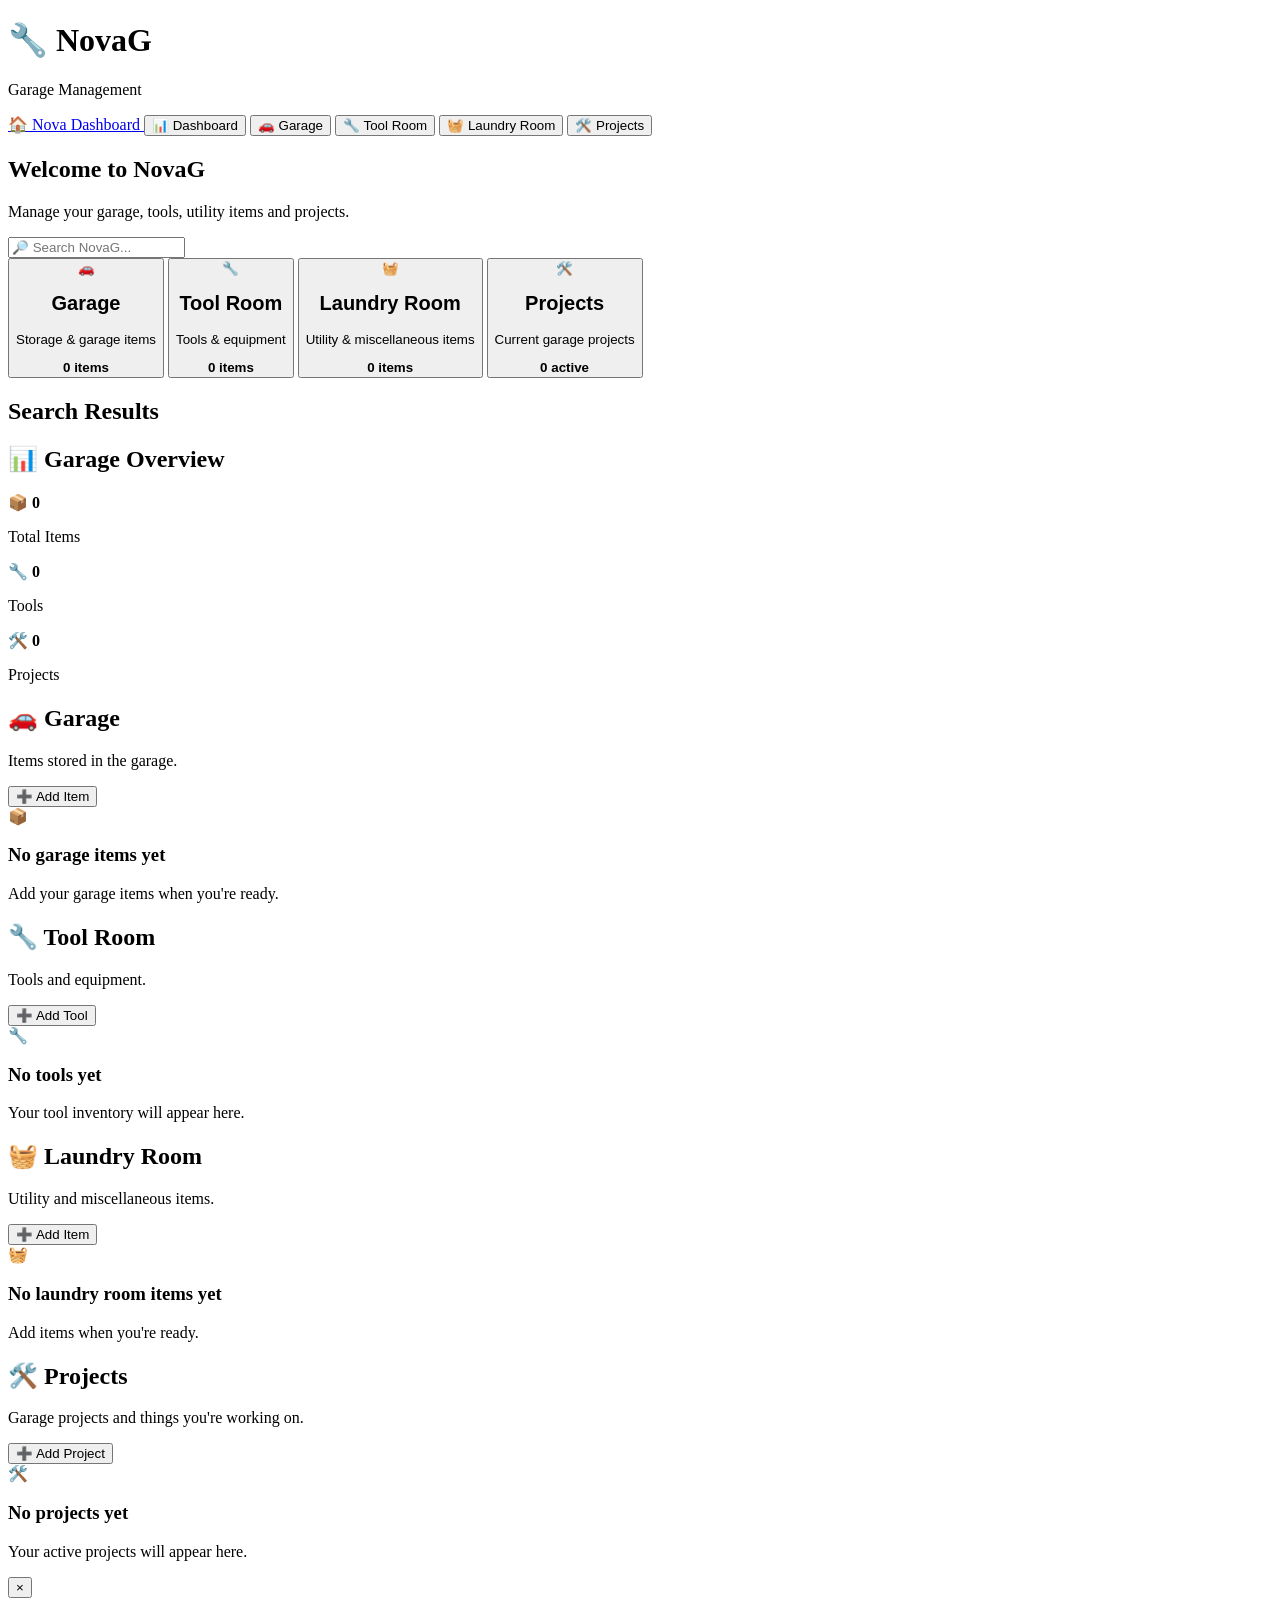
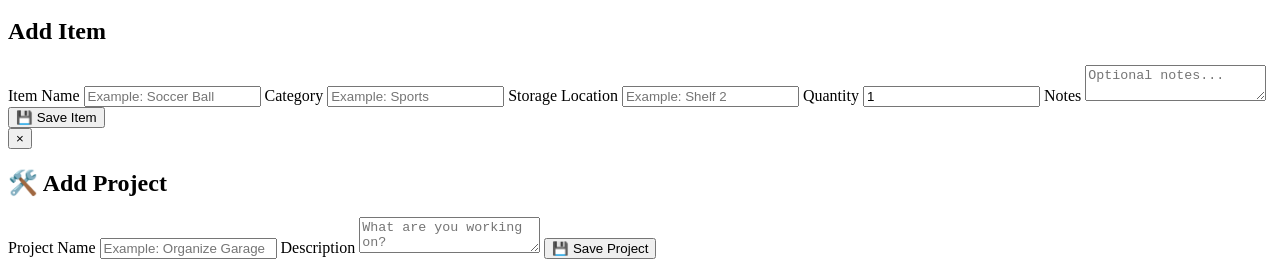
==== NovaG/index.html @ cad8801f "Add initial HTML structure for NovaG application Initial commit of the NovaG HTML structure for Gara" ====
<!DOCTYPE html>
<html lang="en">
<head>
    <meta charset="UTF-8">
    <meta name="viewport" content="width=device-width, initial-scale=1.0">

    <title>NovaG - Garage</title>

    <link rel="stylesheet" href="garage.css">
</head>

<body>

    <!-- Header -->
    <header class="top-bar">

        <div>
            <h1>🔧 NovaG</h1>
            <p>Garage Management</p>
        </div>

        <div class="date-time">
            <div id="clock"></div>
            <div id="date"></div>
        </div>

    </header>


    <!-- Navigation -->
    <nav class="navigation">

        <a href="../index.html">
            🏠 Nova Dashboard
        </a>

        <button onclick="showSection('dashboard')">
            📊 Dashboard
        </button>

        <button onclick="showSection('garage')">
            🚗 Garage
        </button>

        <button onclick="showSection('tools')">
            🔧 Tool Room
        </button>

        <button onclick="showSection('laundry')">
            🧺 Laundry Room
        </button>

        <button onclick="showSection('projects')">
            🛠️ Projects
        </button>

    </nav>


    <!-- Main -->
    <main>

        <!-- ================= DASHBOARD ================= -->

        <section id="dashboard" class="page-section active">

            <div class="welcome">
                <h2>Welcome to NovaG</h2>
                <p>Manage your garage, tools, utility items and projects.</p>
            </div>


            <!-- Search -->

            <div class="search-container">

                <input
                    type="text"
                    id="searchBox"
                    placeholder="🔎 Search NovaG..."
                    oninput="searchNovaG()"
                >

            </div>


            <!-- Location Cards -->

            <div class="location-grid">

                <button
                    class="location-card"
                    onclick="showSection('garage')"
                >

                    <span class="location-icon">🚗</span>

                    <h2>Garage</h2>

                    <p>
                        Storage & garage items
                    </p>

                    <strong>
                        <span id="garageCount">0</span> items
                    </strong>

                </button>


                <button
                    class="location-card"
                    onclick="showSection('tools')"
                >

                    <span class="location-icon">🔧</span>

                    <h2>Tool Room</h2>

                    <p>
                        Tools & equipment
                    </p>

                    <strong>
                        <span id="toolsCount">0</span> items
                    </strong>

                </button>


                <button
                    class="location-card"
                    onclick="showSection('laundry')"
                >

                    <span class="location-icon">🧺</span>

                    <h2>Laundry Room</h2>

                    <p>
                        Utility & miscellaneous items
                    </p>

                    <strong>
                        <span id="laundryCount">0</span> items
                    </strong>

                </button>


                <button
                    class="location-card"
                    onclick="showSection('projects')"
                >

                    <span class="location-icon">🛠️</span>

                    <h2>Projects</h2>

                    <p>
                        Current garage projects
                    </p>

                    <strong>
                        <span id="projectCount">0</span> active
                    </strong>

                </button>

            </div>


            <!-- Search Results -->

            <div id="searchResults" class="search-results hidden">

                <h2>Search Results</h2>

                <div id="resultsList"></div>

            </div>


            <!-- Overview -->

            <div class="overview-card">

                <h2>📊 Garage Overview</h2>

                <div class="overview-grid">

                    <div>
                        <span>📦</span>
                        <strong id="totalItems">0</strong>
                        <p>Total Items</p>
                    </div>

                    <div>
                        <span>🔧</span>
                        <strong id="totalTools">0</strong>
                        <p>Tools</p>
                    </div>

                    <div>
                        <span>🛠️</span>
                        <strong id="totalProjects">0</strong>
                        <p>Projects</p>
                    </div>

                </div>

            </div>

        </section>


        <!-- ================= GARAGE ================= -->

        <section id="garage" class="page-section">

            <div class="section-header">

                <div>
                    <h2>🚗 Garage</h2>
                    <p>Items stored in the garage.</p>
                </div>

                <button
                    class="primary-button"
                    onclick="openAddItem('garage')"
                >
                    ➕ Add Item
                </button>

            </div>


            <div
                id="garageItems"
                class="item-grid"
            ></div>


            <div
                id="garageEmpty"
                class="empty-state"
            >
                <span>📦</span>
                <h3>No garage items yet</h3>
                <p>Add your garage items when you're ready.</p>
            </div>

        </section>


        <!-- ================= TOOLS ================= -->

        <section id="tools" class="page-section">

            <div class="section-header">

                <div>
                    <h2>🔧 Tool Room</h2>
                    <p>Tools and equipment.</p>
                </div>

                <button
                    class="primary-button"
                    onclick="openAddItem('tools')"
                >
                    ➕ Add Tool
                </button>

            </div>


            <div
                id="toolsItems"
                class="item-grid"
            ></div>


            <div
                id="toolsEmpty"
                class="empty-state"
            >
                <span>🔧</span>
                <h3>No tools yet</h3>
                <p>Your tool inventory will appear here.</p>
            </div>

        </section>


        <!-- ================= LAUNDRY ================= -->

        <section id="laundry" class="page-section">

            <div class="section-header">

                <div>
                    <h2>🧺 Laundry Room</h2>
                    <p>Utility and miscellaneous items.</p>
                </div>

                <button
                    class="primary-button"
                    onclick="openAddItem('laundry')"
                >
                    ➕ Add Item
                </button>

            </div>


            <div
                id="laundryItems"
                class="item-grid"
            ></div>


            <div
                id="laundryEmpty"
                class="empty-state"
            >
                <span>🧺</span>
                <h3>No laundry room items yet</h3>
                <p>Add items when you're ready.</p>
            </div>

        </section>


        <!-- ================= PROJECTS ================= -->

        <section id="projects" class="page-section">

            <div class="section-header">

                <div>
                    <h2>🛠️ Projects</h2>
                    <p>Garage projects and things you're working on.</p>
                </div>

                <button
                    class="primary-button"
                    onclick="openAddProject()"
                >
                    ➕ Add Project
                </button>

            </div>


            <div
                id="projectItems"
                class="item-grid"
            ></div>


            <div
                id="projectEmpty"
                class="empty-state"
            >
                <span>🛠️</span>
                <h3>No projects yet</h3>
                <p>Your active projects will appear here.</p>
            </div>

        </section>

    </main>


    <!-- ================= ADD ITEM MODAL ================= -->

    <div
        id="itemModal"
        class="modal hidden"
    >

        <div class="modal-content">

            <button
                class="close-button"
                onclick="closeModal()"
            >
                ×
            </button>

            <h2 id="modalTitle">Add Item</h2>


            <label>
                Item Name
            </label>

            <input
                type="text"
                id="itemName"
                placeholder="Example: Soccer Ball"
            >


            <label>
                Category
            </label>

            <input
                type="text"
                id="itemCategory"
                placeholder="Example: Sports"
            >


            <label>
                Storage Location
            </label>

            <input
                type="text"
                id="itemLocation"
                placeholder="Example: Shelf 2"
            >


            <label>
                Quantity
            </label>

            <input
                type="number"
                id="itemQuantity"
                value="1"
                min="1"
            >


            <label>
                Notes
            </label>

            <textarea
                id="itemNotes"
                placeholder="Optional notes..."
            ></textarea>


            <button
                class="primary-button full-width"
                onclick="saveItem()"
            >
                💾 Save Item
            </button>

        </div>

    </div>


    <!-- ================= ADD PROJECT MODAL ================= -->

    <div
        id="projectModal"
        class="modal hidden"
    >

        <div class="modal-content">

            <button
                class="close-button"
                onclick="closeProjectModal()"
            >
                ×
            </button>

            <h2>🛠️ Add Project</h2>


            <label>
                Project Name
            </label>

            <input
                type="text"
                id="projectName"
                placeholder="Example: Organize Garage"
            >


            <label>
                Description
            </label>

            <textarea
                id="projectDescription"
                placeholder="What are you working on?"
            ></textarea>


            <button
                class="primary-button full-width"
                onclick="saveProject()"
            >
                💾 Save Project
            </button>

        </div>

    </div>


    <script src="garage.js"></script>

</body>
</html>
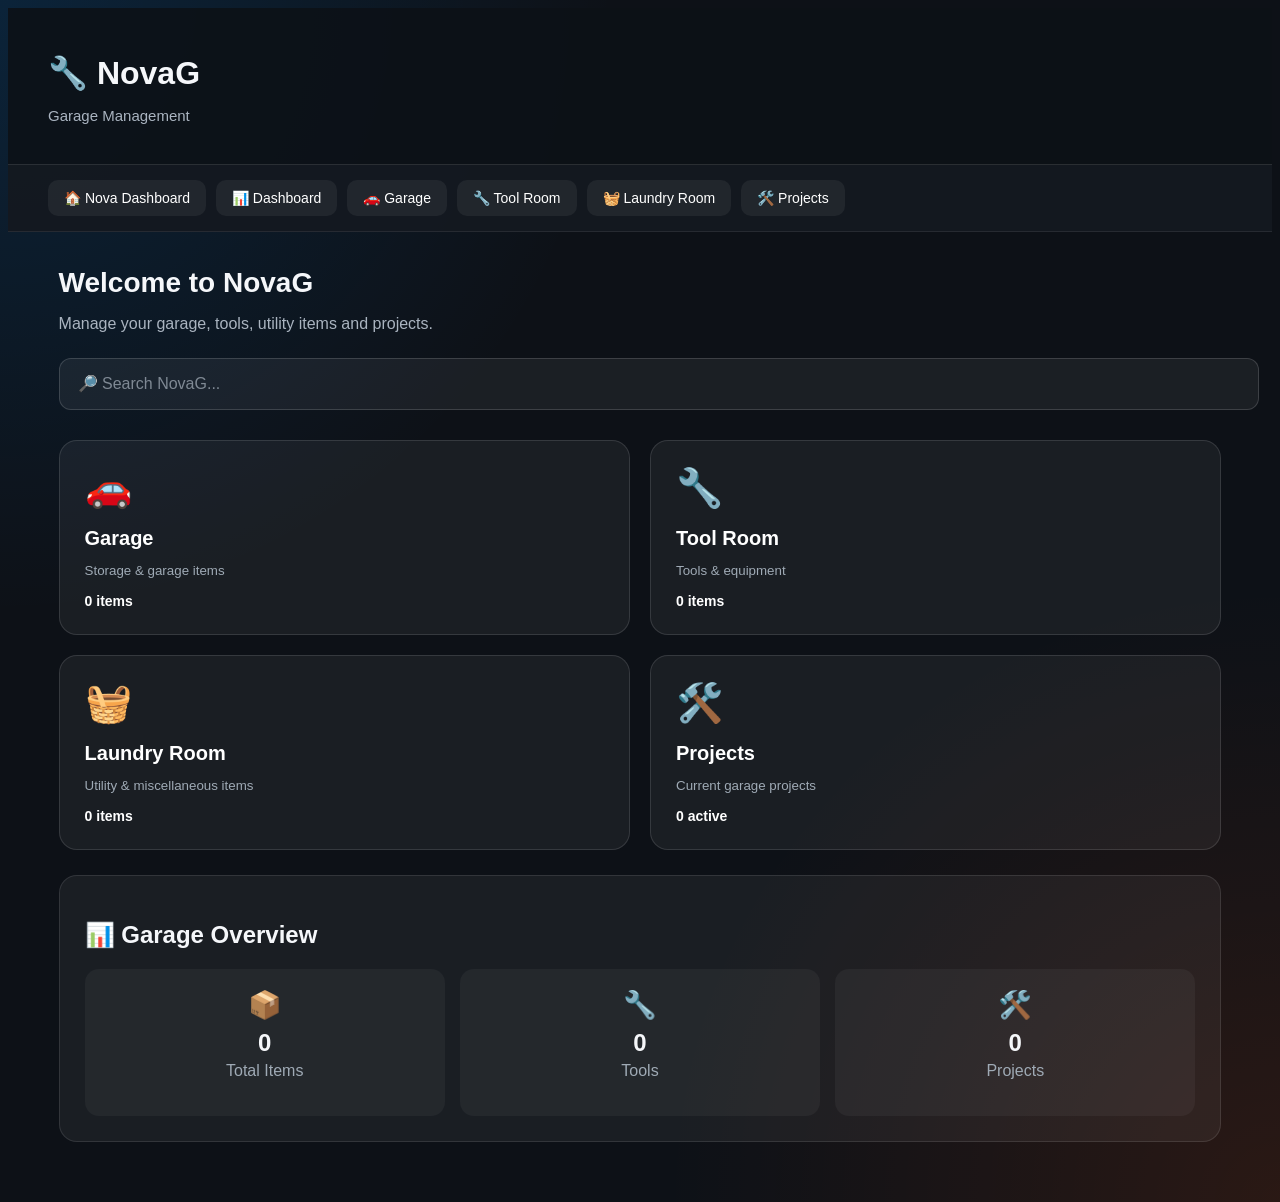
==== commit a41a9e6b: "Update stylesheet and script references in index.html" ====
--- a/NovaG/index.html
+++ b/NovaG/index.html
@@ -6,7 +6,7 @@
 
     <title>NovaG - Garage</title>
 
-    <link rel="stylesheet" href="garage.css">
+    <link rel="stylesheet" href="style.css">
 </head>
 
 <body>
@@ -510,7 +510,7 @@
     </div>
 
 
-    <script src="garage.js"></script>
+    <script src="script.js"></script>
 
 </body>
 </html>
--- a/NovaG/style.css
+++ b/NovaG/style.css
@@ -0,0 +1,558 @@
+```css
+/* =========================================================
+   NOVAG - GARAGE
+   ========================================================= */
+
+* {
+    box-sizing: border-box;
+    margin: 0;
+    padding: 0;
+}
+
+body {
+    font-family: Arial, Helvetica, sans-serif;
+    min-height: 100vh;
+    background:
+        radial-gradient(circle at top left, rgba(0, 140, 255, 0.15), transparent 35%),
+        radial-gradient(circle at bottom right, rgba(255, 80, 0, 0.12), transparent 35%),
+        #0d1117;
+    color: #f5f7fa;
+}
+
+
+/* =========================================================
+   TOP BAR
+   ========================================================= */
+
+.top-bar {
+    display: flex;
+    justify-content: space-between;
+    align-items: center;
+    padding: 25px 40px;
+    border-bottom: 1px solid rgba(255, 255, 255, 0.12);
+    background: rgba(13, 17, 23, 0.9);
+}
+
+.top-bar h1 {
+    font-size: 32px;
+    margin-bottom: 5px;
+}
+
+.top-bar p {
+    color: #aab4c0;
+    font-size: 15px;
+}
+
+.date-time {
+    text-align: right;
+}
+
+#clock {
+    font-size: 22px;
+    font-weight: bold;
+}
+
+#date {
+    color: #aab4c0;
+    margin-top: 4px;
+}
+
+
+/* =========================================================
+   NAVIGATION
+   ========================================================= */
+
+.navigation {
+    display: flex;
+    gap: 10px;
+    flex-wrap: wrap;
+    padding: 15px 40px;
+    background: rgba(20, 25, 32, 0.95);
+    border-bottom: 1px solid rgba(255, 255, 255, 0.08);
+}
+
+.navigation a,
+.navigation button {
+    border: none;
+    background: rgba(255, 255, 255, 0.06);
+    color: #ffffff;
+    text-decoration: none;
+    padding: 10px 16px;
+    border-radius: 10px;
+    cursor: pointer;
+    font-size: 14px;
+    transition: 0.2s ease;
+}
+
+.navigation a:hover,
+.navigation button:hover {
+    background: rgba(255, 255, 255, 0.14);
+    transform: translateY(-1px);
+}
+
+
+/* =========================================================
+   MAIN
+   ========================================================= */
+
+main {
+    width: min(1200px, 92%);
+    margin: 35px auto 60px;
+}
+
+.page-section {
+    display: none;
+}
+
+.page-section.active {
+    display: block;
+}
+
+
+/* =========================================================
+   WELCOME
+   ========================================================= */
+
+.welcome {
+    margin-bottom: 25px;
+}
+
+.welcome h2 {
+    font-size: 28px;
+    margin-bottom: 8px;
+}
+
+.welcome p {
+    color: #aab4c0;
+}
+
+
+/* =========================================================
+   SEARCH
+   ========================================================= */
+
+.search-container {
+    margin-bottom: 30px;
+}
+
+#searchBox {
+    width: 100%;
+    padding: 16px 18px;
+    border-radius: 12px;
+    border: 1px solid rgba(255, 255, 255, 0.15);
+    background: rgba(255, 255, 255, 0.06);
+    color: #ffffff;
+    font-size: 16px;
+    outline: none;
+}
+
+#searchBox:focus {
+    border-color: rgba(0, 160, 255, 0.7);
+    box-shadow: 0 0 15px rgba(0, 160, 255, 0.12);
+}
+
+#searchBox::placeholder {
+    color: #7f8994;
+}
+
+
+/* =========================================================
+   LOCATION CARDS
+   ========================================================= */
+
+.location-grid {
+    display: grid;
+    grid-template-columns: repeat(2, 1fr);
+    gap: 20px;
+}
+
+.location-card {
+    text-align: left;
+    border: 1px solid rgba(255, 255, 255, 0.12);
+    border-radius: 18px;
+    padding: 25px;
+    background: rgba(255, 255, 255, 0.055);
+    color: #ffffff;
+    cursor: pointer;
+    transition: 0.25s ease;
+}
+
+.location-card:hover {
+    transform: translateY(-4px);
+    background: rgba(255, 255, 255, 0.09);
+    border-color: rgba(0, 160, 255, 0.45);
+}
+
+.location-icon {
+    display: block;
+    font-size: 38px;
+    margin-bottom: 12px;
+}
+
+.location-card h2 {
+    margin-bottom: 7px;
+}
+
+.location-card p {
+    color: #9faab5;
+    margin-bottom: 15px;
+}
+
+.location-card strong {
+    font-size: 14px;
+}
+
+
+/* =========================================================
+   OVERVIEW
+   ========================================================= */
+
+.overview-card {
+    margin-top: 25px;
+    padding: 25px;
+    border-radius: 18px;
+    background: rgba(255, 255, 255, 0.055);
+    border: 1px solid rgba(255, 255, 255, 0.1);
+}
+
+.overview-card h2 {
+    margin-bottom: 20px;
+}
+
+.overview-grid {
+    display: grid;
+    grid-template-columns: repeat(3, 1fr);
+    gap: 15px;
+}
+
+.overview-grid > div {
+    padding: 20px;
+    border-radius: 14px;
+    background: rgba(255, 255, 255, 0.045);
+    text-align: center;
+}
+
+.overview-grid span {
+    display: block;
+    font-size: 27px;
+    margin-bottom: 8px;
+}
+
+.overview-grid strong {
+    display: block;
+    font-size: 24px;
+}
+
+.overview-grid p {
+    color: #9faab5;
+    margin-top: 5px;
+}
+
+
+/* =========================================================
+   SECTION HEADERS
+   ========================================================= */
+
+.section-header {
+    display: flex;
+    justify-content: space-between;
+    align-items: center;
+    gap: 20px;
+    margin-bottom: 25px;
+}
+
+.section-header h2 {
+    font-size: 28px;
+    margin-bottom: 7px;
+}
+
+.section-header p {
+    color: #9faab5;
+}
+
+
+/* =========================================================
+   BUTTONS
+   ========================================================= */
+
+.primary-button {
+    border: none;
+    border-radius: 10px;
+    padding: 12px 18px;
+    background: #168cff;
+    color: white;
+    font-weight: bold;
+    cursor: pointer;
+    transition: 0.2s ease;
+}
+
+.primary-button:hover {
+    transform: translateY(-2px);
+    opacity: 0.9;
+}
+
+.full-width {
+    width: 100%;
+}
+
+
+/* =========================================================
+   ITEM GRID
+   ========================================================= */
+
+.item-grid {
+    display: grid;
+    grid-template-columns: repeat(3, 1fr);
+    gap: 18px;
+}
+
+.item-card {
+    padding: 20px;
+    border-radius: 15px;
+    background: rgba(255, 255, 255, 0.055);
+    border: 1px solid rgba(255, 255, 255, 0.1);
+}
+
+.item-card h3 {
+    margin-bottom: 10px;
+}
+
+.item-card p {
+    color: #aab4c0;
+    margin: 5px 0;
+}
+
+.item-card .item-category {
+    display: inline-block;
+    margin-bottom: 10px;
+    padding: 5px 9px;
+    border-radius: 7px;
+    background: rgba(0, 150, 255, 0.12);
+    font-size: 12px;
+}
+
+.delete-button {
+    margin-top: 15px;
+    border: none;
+    padding: 8px 12px;
+    border-radius: 8px;
+    background: rgba(255, 70, 70, 0.15);
+    color: #ff8d8d;
+    cursor: pointer;
+}
+
+.delete-button:hover {
+    background: rgba(255, 70, 70, 0.25);
+}
+
+
+/* =========================================================
+   PROJECT CARDS
+   ========================================================= */
+
+.project-card {
+    padding: 20px;
+    border-radius: 15px;
+    background: rgba(255, 255, 255, 0.055);
+    border: 1px solid rgba(255, 255, 255, 0.1);
+}
+
+.project-card h3 {
+    margin-bottom: 10px;
+}
+
+.project-card p {
+    color: #aab4c0;
+    line-height: 1.5;
+}
+
+.project-delete {
+    margin-top: 15px;
+}
+
+
+/* =========================================================
+   EMPTY STATE
+   ========================================================= */
+
+.empty-state {
+    text-align: center;
+    padding: 70px 20px;
+    color: #9faab5;
+}
+
+.empty-state span {
+    display: block;
+    font-size: 50px;
+    margin-bottom: 15px;
+}
+
+.empty-state h3 {
+    color: #ffffff;
+    margin-bottom: 8px;
+}
+
+.hidden {
+    display: none !important;
+}
+
+
+/* =========================================================
+   SEARCH RESULTS
+   ========================================================= */
+
+.search-results {
+    margin-bottom: 30px;
+    padding: 20px;
+    border-radius: 16px;
+    background: rgba(255, 255, 255, 0.045);
+    border: 1px solid rgba(255, 255, 255, 0.1);
+}
+
+.search-results h2 {
+    margin-bottom: 15px;
+}
+
+.result-item {
+    padding: 15px;
+    margin-bottom: 10px;
+    border-radius: 10px;
+    background: rgba(255, 255, 255, 0.05);
+}
+
+.result-item:last-child {
+    margin-bottom: 0;
+}
+
+.result-location {
+    color: #72bfff;
+    font-size: 13px;
+    margin-top: 5px;
+}
+
+
+/* =========================================================
+   MODALS
+   ========================================================= */
+
+.modal {
+    position: fixed;
+    inset: 0;
+    z-index: 1000;
+    display: flex;
+    justify-content: center;
+    align-items: center;
+    padding: 20px;
+    background: rgba(0, 0, 0, 0.7);
+}
+
+.modal-content {
+    width: min(500px, 100%);
+    max-height: 90vh;
+    overflow-y: auto;
+    padding: 30px;
+    border-radius: 18px;
+    background: #161b22;
+    border: 1px solid rgba(255, 255, 255, 0.12);
+    position: relative;
+}
+
+.modal-content h2 {
+    margin-bottom: 25px;
+}
+
+.modal-content label {
+    display: block;
+    margin: 15px 0 7px;
+    font-size: 14px;
+    color: #c7d0da;
+}
+
+.modal-content input,
+.modal-content textarea {
+    width: 100%;
+    padding: 12px;
+    border: 1px solid rgba(255, 255, 255, 0.14);
+    border-radius: 9px;
+    background: rgba(255, 255, 255, 0.05);
+    color: white;
+    outline: none;
+    font-family: inherit;
+}
+
+.modal-content textarea {
+    min-height: 90px;
+    resize: vertical;
+}
+
+.modal-content input:focus,
+.modal-content textarea:focus {
+    border-color: #168cff;
+}
+
+.close-button {
+    position: absolute;
+    right: 18px;
+    top: 15px;
+    border: none;
+    background: transparent;
+    color: #ffffff;
+    font-size: 28px;
+    cursor: pointer;
+}
+
+
+/* =========================================================
+   RESPONSIVE
+   ========================================================= */
+
+@media (max-width: 850px) {
+
+    .item-grid {
+        grid-template-columns: repeat(2, 1fr);
+    }
+
+    .location-grid {
+        grid-template-columns: 1fr;
+    }
+
+}
+
+
+@media (max-width: 600px) {
+
+    .top-bar {
+        flex-direction: column;
+        align-items: flex-start;
+        gap: 15px;
+        padding: 20px;
+    }
+
+    .date-time {
+        text-align: left;
+    }
+
+    .navigation {
+        padding: 12px 20px;
+    }
+
+    main {
+        width: 94%;
+        margin-top: 25px;
+    }
+
+    .section-header {
+        flex-direction: column;
+        align-items: flex-start;
+    }
+
+    .item-grid {
+        grid-template-columns: 1fr;
+    }
+
+    .overview-grid {
+        grid-template-columns: 1fr;
+    }
+
+}
+```
